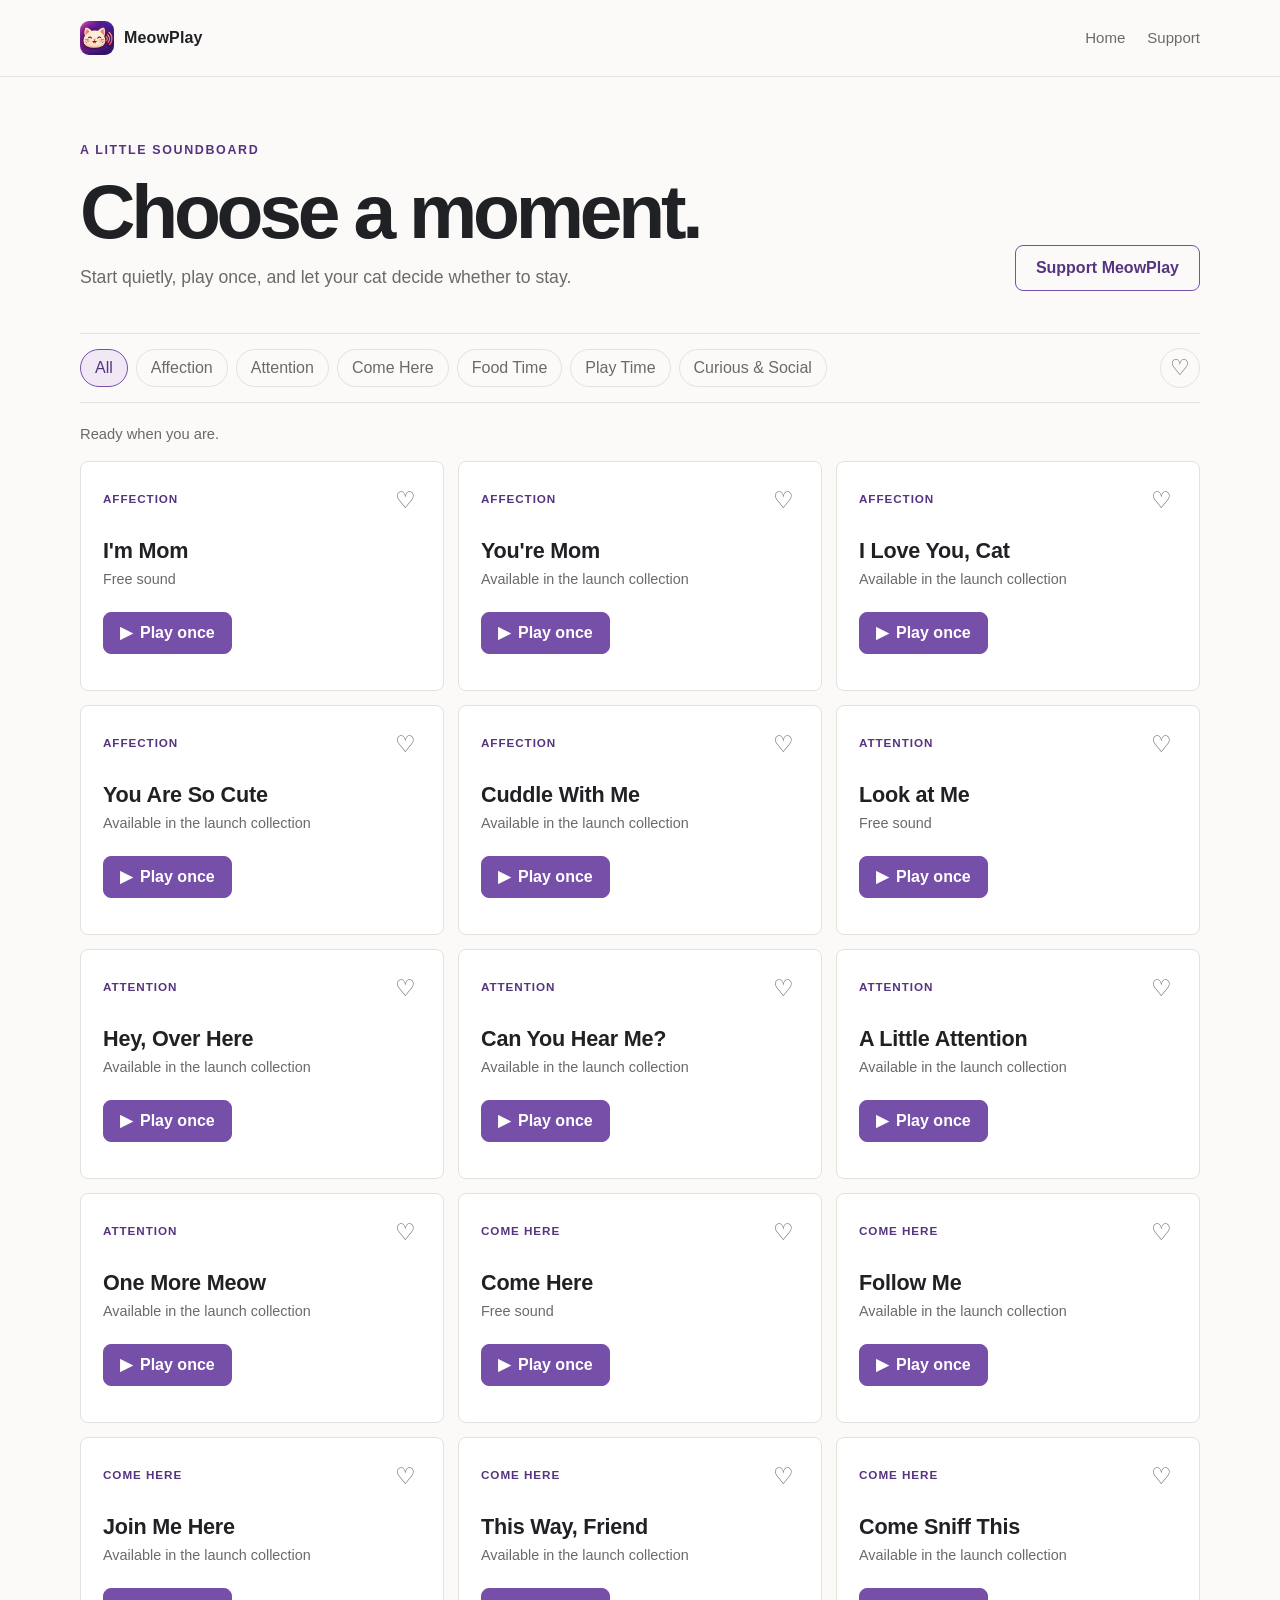
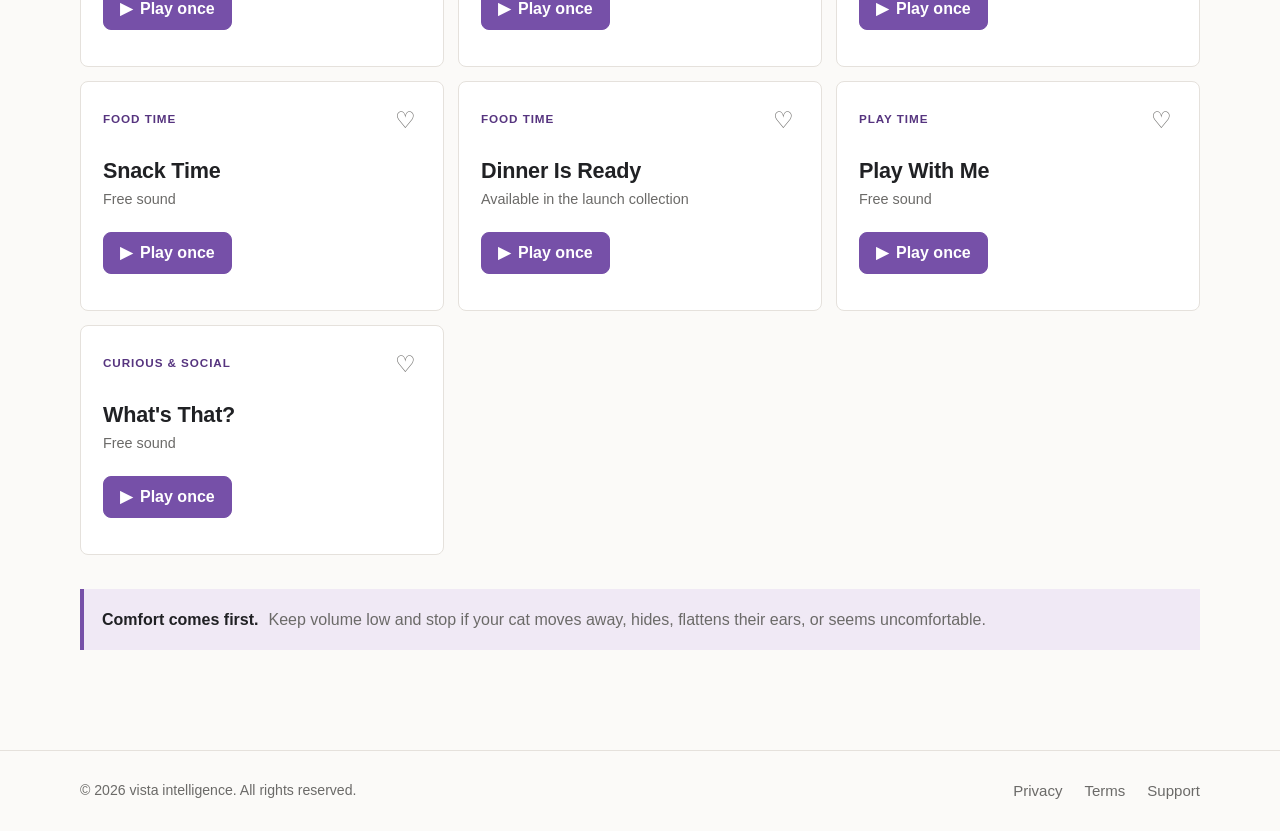
==== LegalSite/play.html @ 89cf412c "Add browser soundboard for MeowPlay" ====
<!doctype html>
<html lang="en">
<head>
  <meta charset="utf-8">
  <meta name="viewport" content="width=device-width, initial-scale=1">
  <meta name="description" content="Play gentle MeowPlay cat sounds from your phone.">
  <link rel="icon" href="app-icon.png" type="image/png">
  <title>Play — MeowPlay</title>
  <link rel="stylesheet" href="styles.css">
</head>
<body class="play-page">
  <header class="site-header">
    <nav class="nav shell" aria-label="Main navigation">
      <a class="brand" href="index.html"><img src="app-icon.png" alt=""> <span>MeowPlay</span></a>
      <div class="nav-links">
        <a href="index.html">Home</a>
        <a href="support.html">Support</a>
      </div>
    </nav>
  </header>

  <main class="shell play-main">
    <section class="play-heading">
      <div>
        <p class="eyebrow">A little soundboard</p>
        <h1>Choose a moment.</h1>
        <p class="play-lede">Start quietly, play once, and let your cat decide whether to stay.</p>
      </div>
      <a class="button button-secondary support-button" href="support.html">Support MeowPlay</a>
    </section>

    <div class="play-toolbar" aria-label="Soundboard controls">
      <div class="category-tabs" id="category-tabs"></div>
      <button class="icon-button" id="favorites-toggle" type="button" aria-pressed="false" title="Show favorites">
        <span aria-hidden="true">♡</span><span class="sr-only">Show favorites</span>
      </button>
    </div>

    <p class="status-line" id="status-line" role="status">Ready when you are.</p>
    <section class="sound-grid" id="sound-grid" aria-live="polite"></section>

    <section class="play-note">
      <strong>Comfort comes first.</strong>
      <span>Keep volume low and stop if your cat moves away, hides, flattens their ears, or seems uncomfortable.</span>
    </section>
  </main>

  <footer class="site-footer">
    <div class="shell footer-inner">
      <span>© 2026 vista intelligence. All rights reserved.</span>
      <div class="footer-links">
        <a href="privacy.html">Privacy</a>
        <a href="terms.html">Terms</a>
        <a href="support.html">Support</a>
      </div>
    </div>
  </footer>
  <script src="play.js"></script>
</body>
</html>
---- LegalSite/styles.css ----
:root {
  color-scheme: light;
  font-family: -apple-system, BlinkMacSystemFont, "Segoe UI", sans-serif;
  color: #202124;
  background: #fbfaf8;
  --ink: #202124;
  --muted: #6b6a68;
  --line: #e5e1dc;
  --soft: #f2eee9;
  --accent: #7650a8;
  --accent-dark: #56347f;
  --shell: min(1120px, calc(100% - 48px));
}

* { box-sizing: border-box; }
html { scroll-behavior: smooth; }
body { margin: 0; background: #fbfaf8; color: var(--ink); line-height: 1.6; }
a { color: inherit; text-decoration: none; }
a:hover { color: var(--accent-dark); }
.shell { width: var(--shell); margin: 0 auto; }
.site-header { border-bottom: 1px solid var(--line); background: rgba(251, 250, 248, .96); }
.nav { min-height: 76px; display: flex; align-items: center; justify-content: space-between; gap: 24px; }
.brand { display: inline-flex; align-items: center; gap: 10px; font-weight: 750; letter-spacing: .01em; }
.brand img { width: 34px; height: 34px; border-radius: 9px; }
.nav-links, .footer-links { display: flex; gap: 22px; color: var(--muted); font-size: .94rem; }
.hero { min-height: 600px; display: grid; grid-template-columns: minmax(0, 1fr) 360px; align-items: center; gap: 96px; padding: 86px 0 92px; }
.eyebrow { margin: 0 0 14px; color: var(--accent-dark); font-size: .78rem; font-weight: 750; letter-spacing: .13em; text-transform: uppercase; }
h1, h2, h3, p { margin-top: 0; }
h1 { max-width: 620px; margin-bottom: 18px; font-size: clamp(3.4rem, 8vw, 6.8rem); line-height: .96; letter-spacing: -.055em; }
h2 { max-width: 650px; margin-bottom: 18px; font-size: clamp(2rem, 4vw, 3.6rem); line-height: 1.04; letter-spacing: -.035em; }
h3 { margin-bottom: 8px; font-size: 1.2rem; }
.hero-lede { max-width: 570px; margin-bottom: 30px; color: var(--muted); font-size: clamp(1.15rem, 2vw, 1.4rem); }
.hero-actions { display: flex; flex-wrap: wrap; gap: 12px; }
.button { display: inline-flex; align-items: center; justify-content: center; min-height: 46px; padding: 0 20px; border: 1px solid var(--accent); border-radius: 8px; font-weight: 700; }
.button-primary { background: var(--accent); color: white; }
.button-primary:hover { background: var(--accent-dark); color: white; }
.button-secondary { color: var(--accent-dark); }
.fine-print { max-width: 480px; margin: 22px 0 0; color: var(--muted); font-size: .86rem; }
.hero-art { display: grid; place-items: center; }
.hero-art img { width: min(100%, 320px); aspect-ratio: 1; border-radius: 25%; box-shadow: 0 24px 60px rgba(60, 40, 85, .18); }
.section { padding: 100px 0; }
.section-heading { margin-bottom: 38px; }
.feature-grid { display: grid; grid-template-columns: repeat(3, 1fr); gap: 22px; }
.feature { min-height: 220px; padding: 28px 26px; border-top: 1px solid var(--line); }
.feature-icon { display: inline-grid; place-items: center; width: 40px; height: 40px; margin-bottom: 28px; border-radius: 50%; background: #eadff3; color: var(--accent-dark); font-size: 1.5rem; }
.feature p, .safety-copy p { color: var(--muted); }
.section-muted { background: var(--soft); }
.safety-layout { display: grid; grid-template-columns: 1fr 1fr; gap: 90px; align-items: start; }
.safety-copy { padding-top: 9px; font-size: 1.08rem; }
.closing { display: flex; justify-content: space-between; align-items: end; gap: 40px; padding: 100px 0; }
.closing h2 { margin-bottom: 0; }
.text-link { color: var(--accent-dark); font-weight: 750; white-space: nowrap; }
.site-footer { border-top: 1px solid var(--line); }
.footer-inner { display: flex; justify-content: space-between; gap: 24px; padding: 28px 0; color: var(--muted); font-size: .88rem; }
.page { padding: 72px 0 100px; }
.page h1 { font-size: clamp(2.7rem, 6vw, 5rem); letter-spacing: -.045em; }
.page h2 { margin-top: 42px; margin-bottom: 10px; font-size: 1.35rem; letter-spacing: -.01em; }
.page p { max-width: 760px; color: #555350; }
.note { max-width: 760px; margin: 28px 0; padding: 16px 18px; border-left: 4px solid var(--accent); background: #f0e9f5; }
.play-main { padding: 64px 0 100px; }
.play-heading { display: flex; justify-content: space-between; align-items: end; gap: 32px; padding-bottom: 42px; }
.play-heading h1 { margin-bottom: 14px; font-size: clamp(2.8rem, 6vw, 5.4rem); }
.play-lede { max-width: 540px; margin: 0; color: var(--muted); font-size: 1.1rem; }
.support-button { white-space: nowrap; }
.play-toolbar { display: flex; align-items: center; justify-content: space-between; gap: 16px; padding: 14px 0; border-top: 1px solid var(--line); border-bottom: 1px solid var(--line); }
.category-tabs { display: flex; gap: 8px; overflow-x: auto; scrollbar-width: none; }
.category-tabs::-webkit-scrollbar { display: none; }
.tab { flex: 0 0 auto; min-height: 38px; padding: 0 14px; border: 1px solid var(--line); border-radius: 999px; background: transparent; color: var(--muted); font: inherit; cursor: pointer; }
.tab.is-active, .tab:hover { border-color: var(--accent); background: #f0e9f5; color: var(--accent-dark); }
.icon-button, .favorite-button { display: inline-grid; place-items: center; border: 0; background: transparent; color: var(--muted); cursor: pointer; }
.icon-button { flex: 0 0 40px; width: 40px; height: 40px; border: 1px solid var(--line); border-radius: 50%; font-size: 1.35rem; }
.icon-button.is-active, .favorite-button.is-favorite { color: var(--accent-dark); }
.status-line { min-height: 26px; margin: 20px 0 12px; color: var(--muted); font-size: .92rem; }
.sound-grid { display: grid; grid-template-columns: repeat(3, 1fr); gap: 14px; }
.sound-card { min-height: 230px; padding: 22px; border: 1px solid var(--line); border-radius: 8px; background: #fff; }
.sound-card-top { display: flex; align-items: center; justify-content: space-between; gap: 12px; }
.sound-category { color: var(--accent-dark); font-size: .73rem; font-weight: 750; letter-spacing: .08em; text-transform: uppercase; }
.favorite-button { width: 32px; height: 32px; font-size: 1.45rem; }
.sound-card h2 { margin: 24px 0 6px; font-size: 1.35rem; letter-spacing: -.01em; }
.sound-card p { min-height: 26px; margin-bottom: 18px; color: var(--muted); font-size: .9rem; }
.play-button { display: inline-flex; align-items: center; gap: 8px; min-height: 42px; padding: 0 16px; border: 1px solid var(--accent); border-radius: 8px; background: var(--accent); color: #fff; font: inherit; font-weight: 700; cursor: pointer; }
.play-button:hover { background: var(--accent-dark); }
.empty-state { grid-column: 1 / -1; padding: 40px 0; color: var(--muted); }
.play-note { display: flex; gap: 10px; margin-top: 34px; padding: 18px; border-left: 4px solid var(--accent); background: #f0e9f5; color: var(--muted); }
.play-note strong { color: var(--ink); white-space: nowrap; }
.sr-only { position: absolute; width: 1px; height: 1px; padding: 0; margin: -1px; overflow: hidden; clip: rect(0, 0, 0, 0); white-space: nowrap; border: 0; }
@media (max-width: 760px) {
  :root { --shell: min(100% - 32px, 620px); }
  .nav { min-height: 68px; }
  .nav-links { gap: 13px; font-size: .84rem; }
  .hero { min-height: auto; grid-template-columns: 1fr; gap: 42px; padding: 68px 0 76px; }
  .hero-art { justify-content: start; }
  .hero-art img { width: 180px; }
  .section { padding: 72px 0; }
  .feature-grid, .safety-layout { grid-template-columns: 1fr; gap: 12px; }
  .feature { min-height: 0; padding: 22px 0; }
  .feature-icon { margin-bottom: 18px; }
  .closing, .footer-inner { align-items: start; flex-direction: column; padding: 72px 0; gap: 24px; }
  .footer-inner { padding: 26px 0; }
  .footer-links { gap: 16px; }
  .play-main { padding: 42px 0 72px; }
  .play-heading { align-items: start; flex-direction: column; gap: 22px; padding-bottom: 30px; }
  .support-button { width: 100%; }
  .sound-grid { grid-template-columns: 1fr; }
  .sound-card { min-height: 0; }
  .play-note { align-items: start; flex-direction: column; gap: 4px; }
}
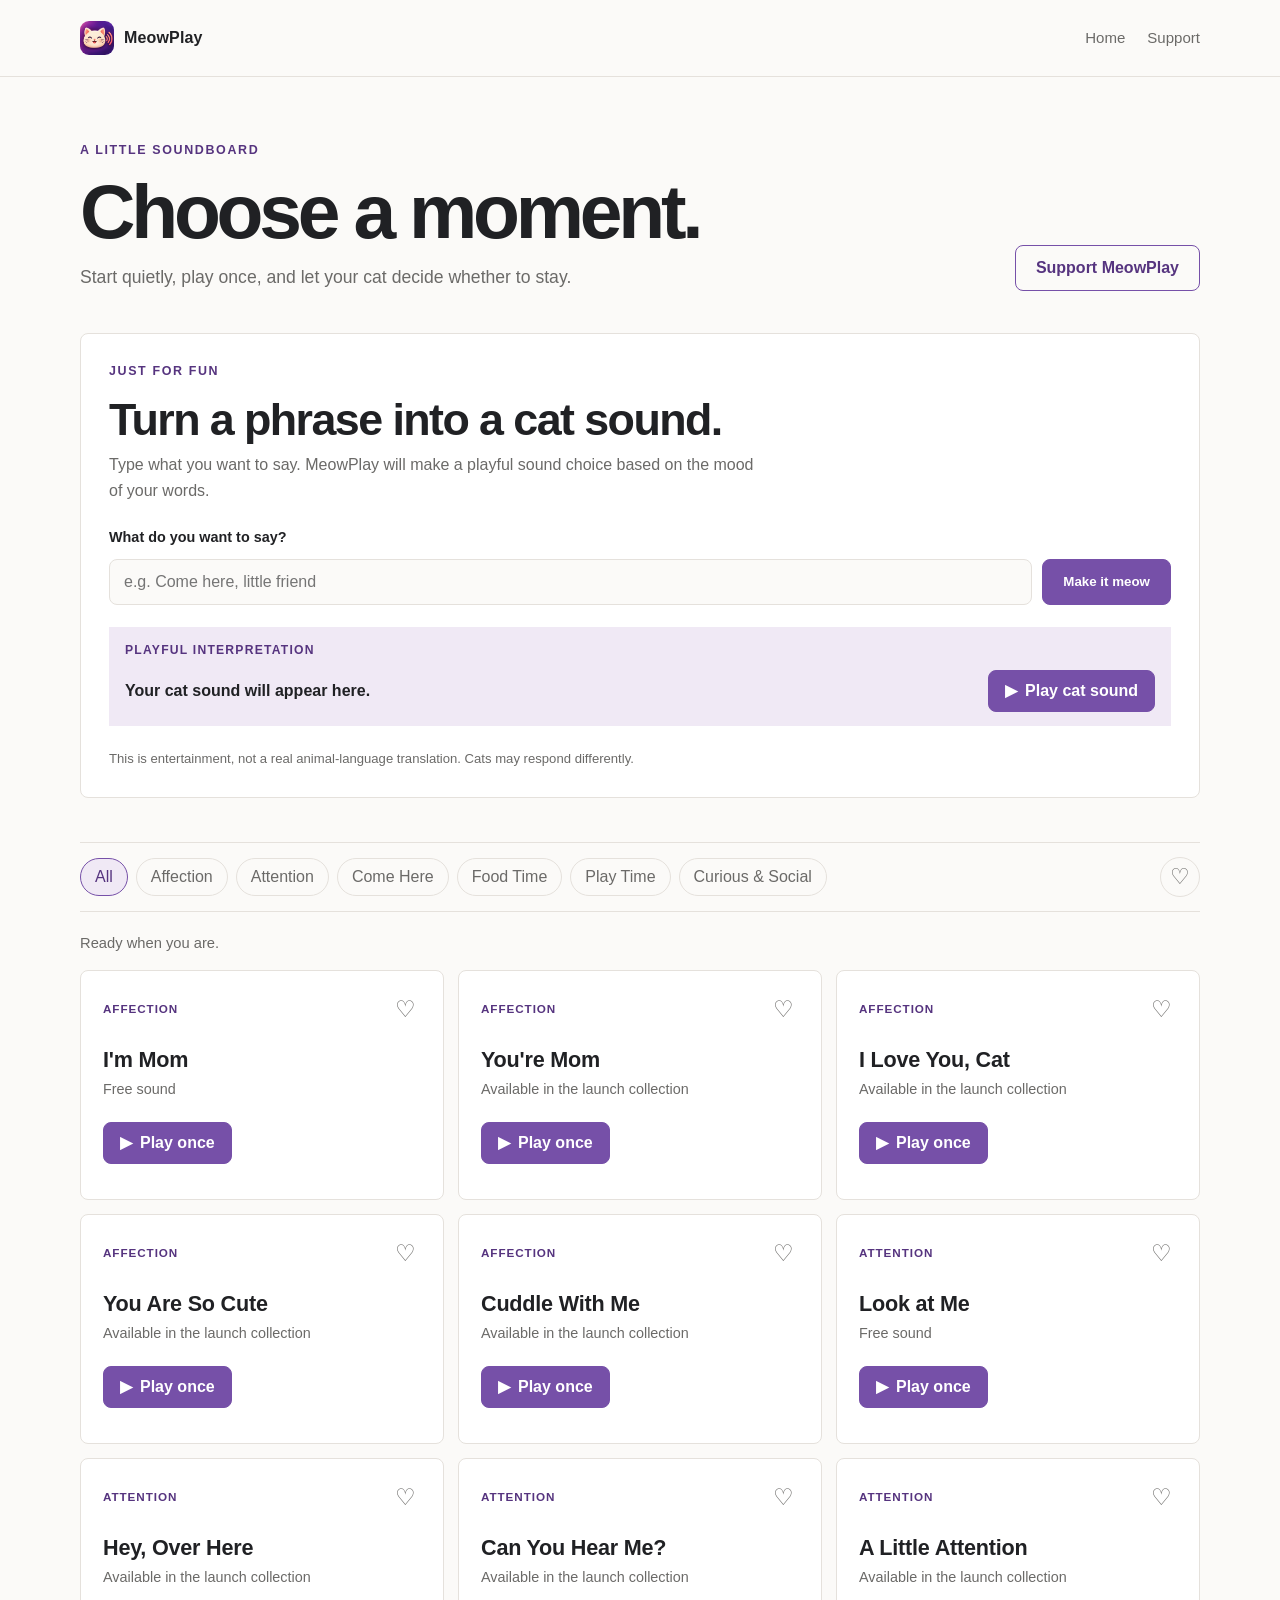
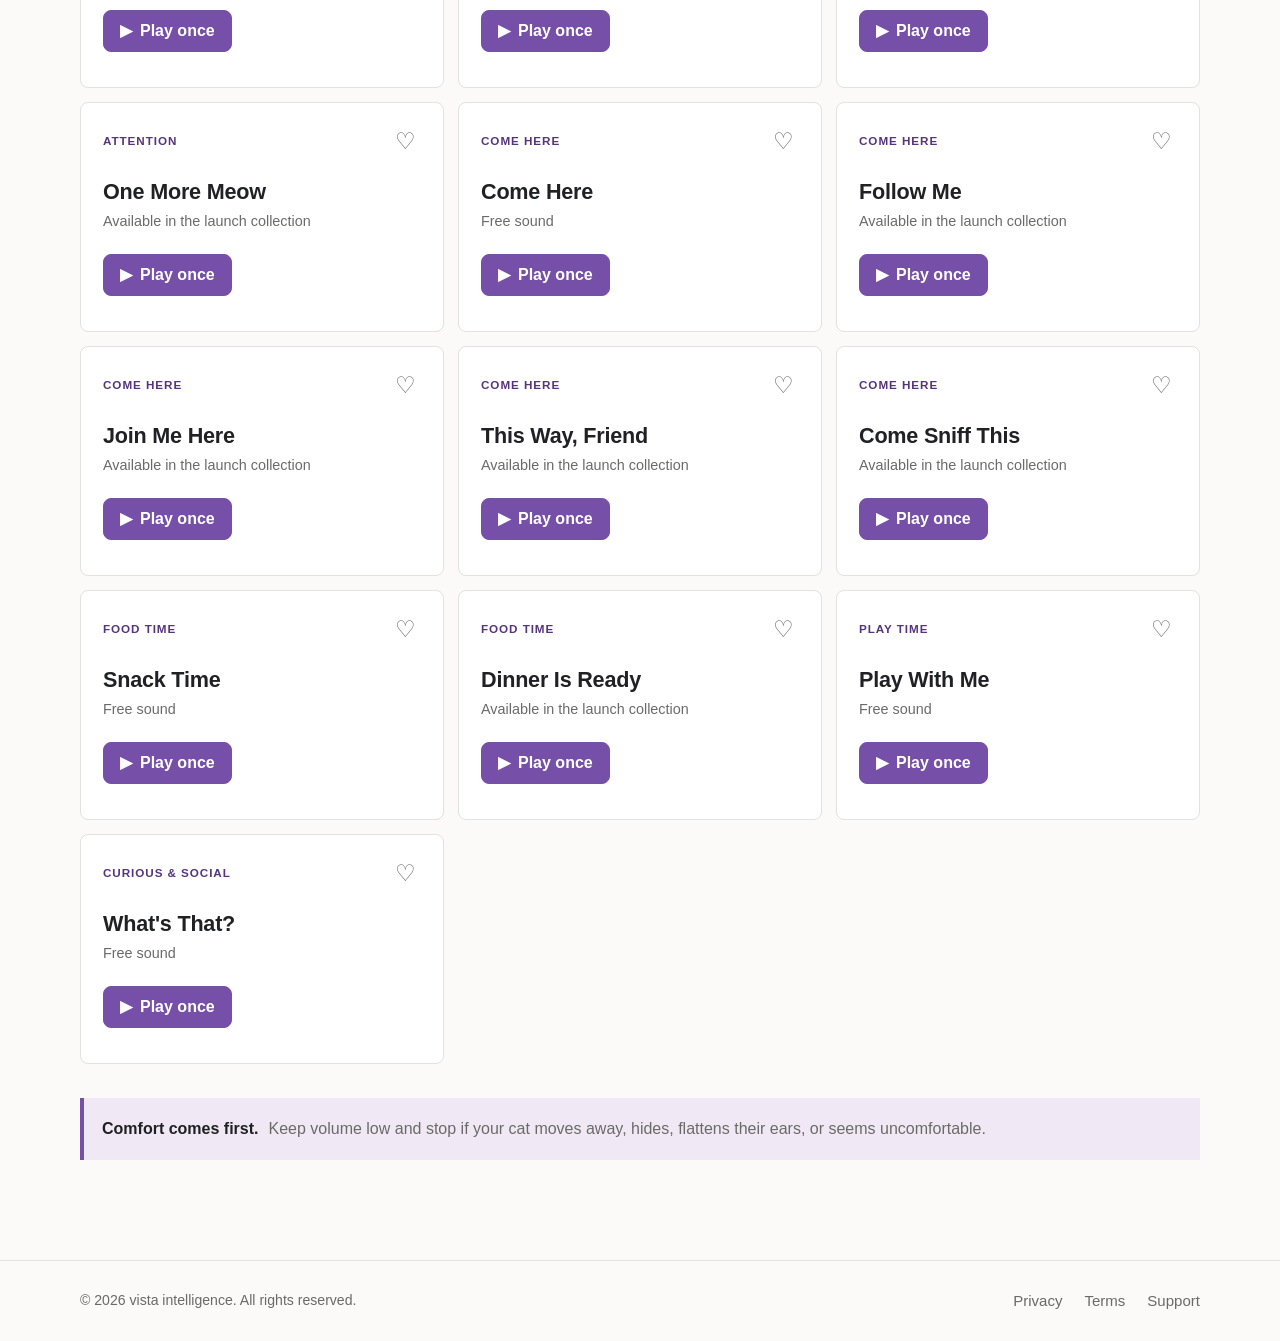
==== commit cac11627: "Add playful phrase to cat sound mode" ====
--- a/LegalSite/play.html
+++ b/LegalSite/play.html
@@ -26,7 +26,30 @@
         <h1>Choose a moment.</h1>
         <p class="play-lede">Start quietly, play once, and let your cat decide whether to stay.</p>
       </div>
-      <a class="button button-secondary support-button" href="support.html">Support MeowPlay</a>
+      <a class="button button-secondary support-button" href="https://ko-fi.com/hustlicong" target="_blank" rel="noopener">Support MeowPlay</a>
+    </section>
+
+    <section class="translator-panel" aria-labelledby="translator-title">
+      <div>
+        <p class="eyebrow">Just for fun</p>
+        <h2 id="translator-title">Turn a phrase into a cat sound.</h2>
+        <p class="translator-copy">Type what you want to say. MeowPlay will make a playful sound choice based on the mood of your words.</p>
+      </div>
+      <form id="translator-form" class="translator-form">
+        <label for="human-phrase">What do you want to say?</label>
+        <div class="translator-input-row">
+          <input id="human-phrase" name="phrase" type="text" maxlength="120" placeholder="e.g. Come here, little friend" autocomplete="off" required>
+          <button class="button button-primary" type="submit">Make it meow</button>
+        </div>
+      </form>
+      <div class="translator-result" id="translator-result" aria-live="polite">
+        <span class="result-label">Playful interpretation</span>
+        <strong id="translator-message">Your cat sound will appear here.</strong>
+        <button class="play-button result-play" id="translator-play" type="button" hidden>
+          <span aria-hidden="true">▶</span><span>Play cat sound</span>
+        </button>
+      </div>
+      <p class="translator-disclaimer">This is entertainment, not a real animal-language translation. Cats may respond differently.</p>
     </section>
 
     <div class="play-toolbar" aria-label="Soundboard controls">
--- a/LegalSite/styles.css
+++ b/LegalSite/styles.css
@@ -62,6 +62,19 @@
 .play-heading h1 { margin-bottom: 14px; font-size: clamp(2.8rem, 6vw, 5.4rem); }
 .play-lede { max-width: 540px; margin: 0; color: var(--muted); font-size: 1.1rem; }
 .support-button { white-space: nowrap; }
+.translator-panel { display: grid; gap: 22px; margin: 0 0 44px; padding: 28px; border: 1px solid var(--line); border-radius: 8px; background: #fff; }
+.translator-panel h2 { margin-bottom: 10px; font-size: clamp(1.8rem, 4vw, 2.8rem); }
+.translator-copy { max-width: 650px; margin-bottom: 0; color: var(--muted); }
+.translator-form { display: grid; gap: 10px; }
+.translator-form label { font-size: .9rem; font-weight: 700; }
+.translator-input-row { display: flex; gap: 10px; }
+.translator-input-row input { min-width: 0; flex: 1; min-height: 46px; padding: 0 14px; border: 1px solid var(--line); border-radius: 8px; background: #fbfaf8; color: var(--ink); font: inherit; }
+.translator-input-row input:focus { outline: 2px solid #cdb9df; outline-offset: 2px; border-color: var(--accent); }
+.translator-result { display: flex; align-items: center; flex-wrap: wrap; gap: 10px 14px; min-height: 62px; padding: 14px 16px; background: #f0e9f5; }
+.result-label { flex-basis: 100%; color: var(--accent-dark); font-size: .76rem; font-weight: 750; letter-spacing: .1em; text-transform: uppercase; }
+.translator-result strong { flex: 1; min-width: 220px; }
+.result-play { min-height: 38px; }
+.translator-disclaimer { margin: 0; color: var(--muted); font-size: .82rem; }
 .play-toolbar { display: flex; align-items: center; justify-content: space-between; gap: 16px; padding: 14px 0; border-top: 1px solid var(--line); border-bottom: 1px solid var(--line); }
 .category-tabs { display: flex; gap: 8px; overflow-x: auto; scrollbar-width: none; }
 .category-tabs::-webkit-scrollbar { display: none; }
@@ -101,6 +114,11 @@
   .play-main { padding: 42px 0 72px; }
   .play-heading { align-items: start; flex-direction: column; gap: 22px; padding-bottom: 30px; }
   .support-button { width: 100%; }
+  .translator-panel { padding: 22px; }
+  .translator-input-row { align-items: stretch; flex-direction: column; }
+  .translator-input-row .button { width: 100%; }
+  .translator-result strong { min-width: 0; }
+  .result-play { width: 100%; }
   .sound-grid { grid-template-columns: 1fr; }
   .sound-card { min-height: 0; }
   .play-note { align-items: start; flex-direction: column; gap: 4px; }
